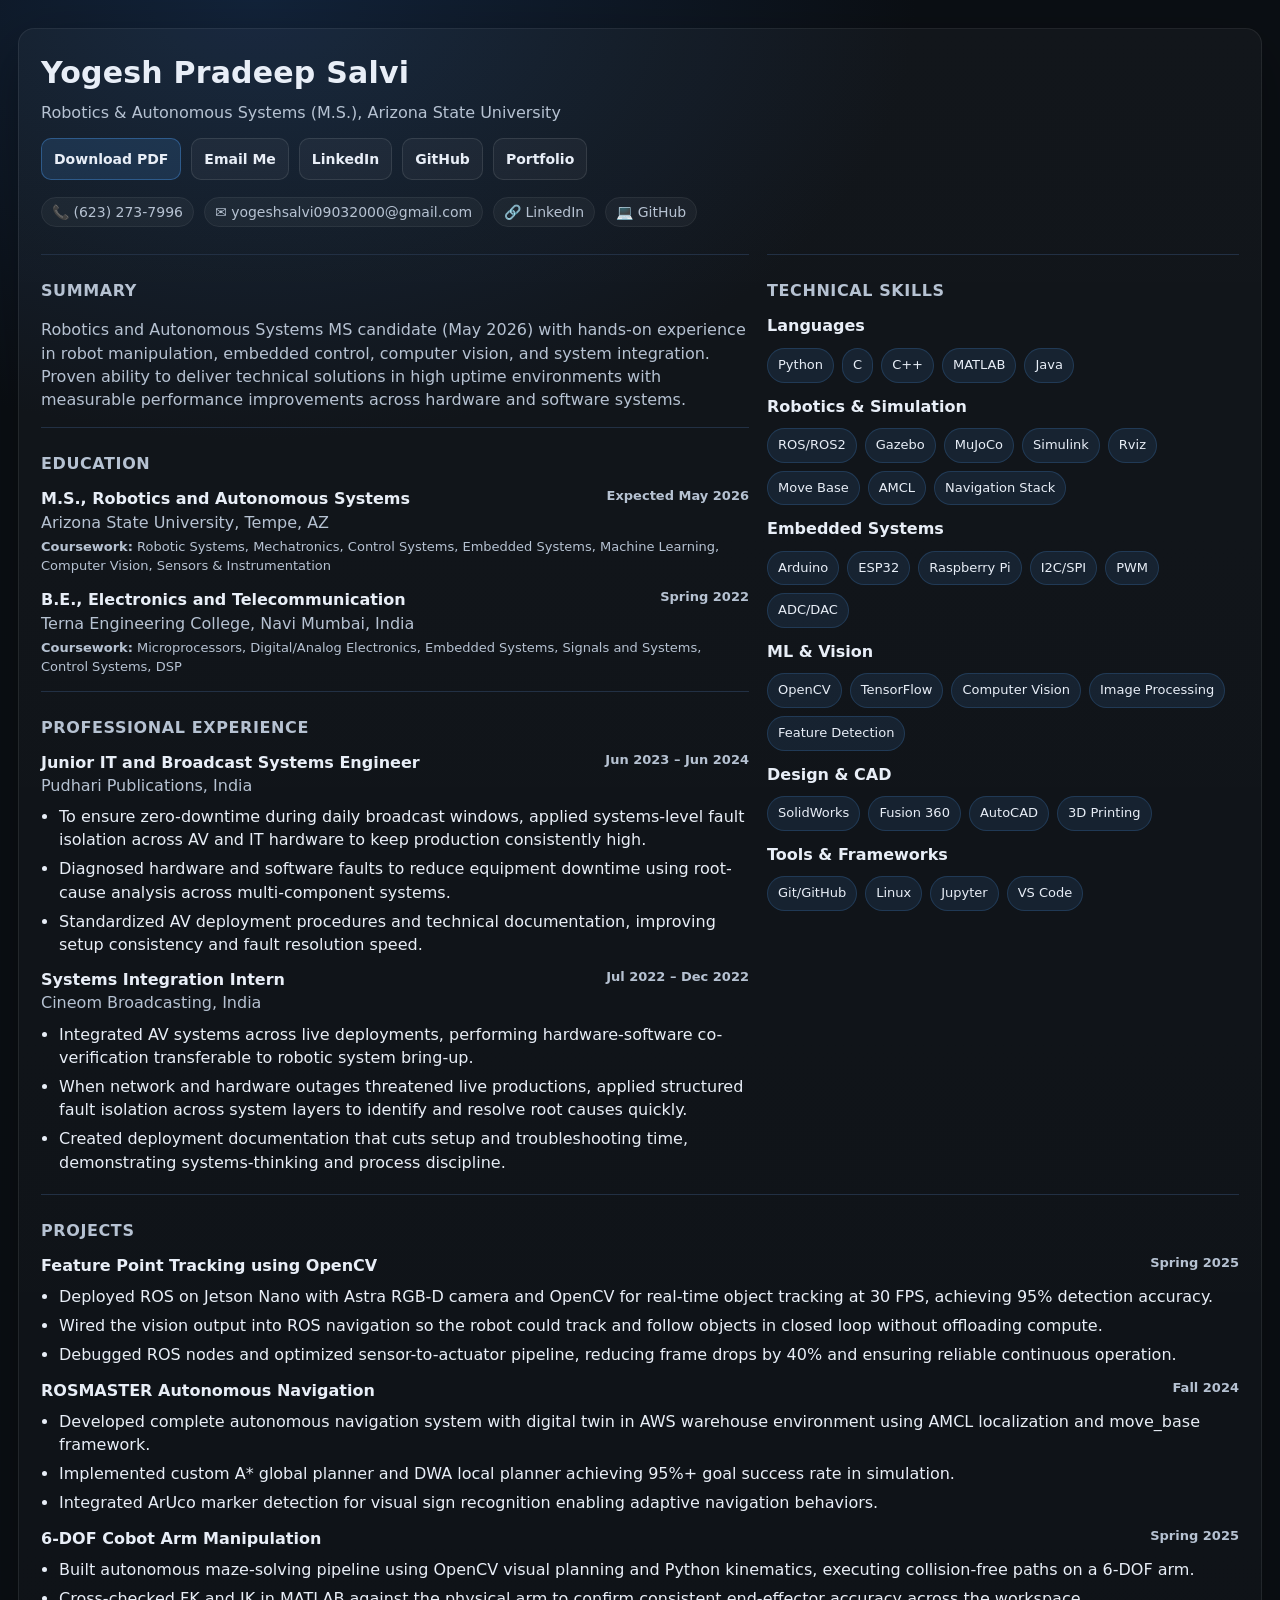
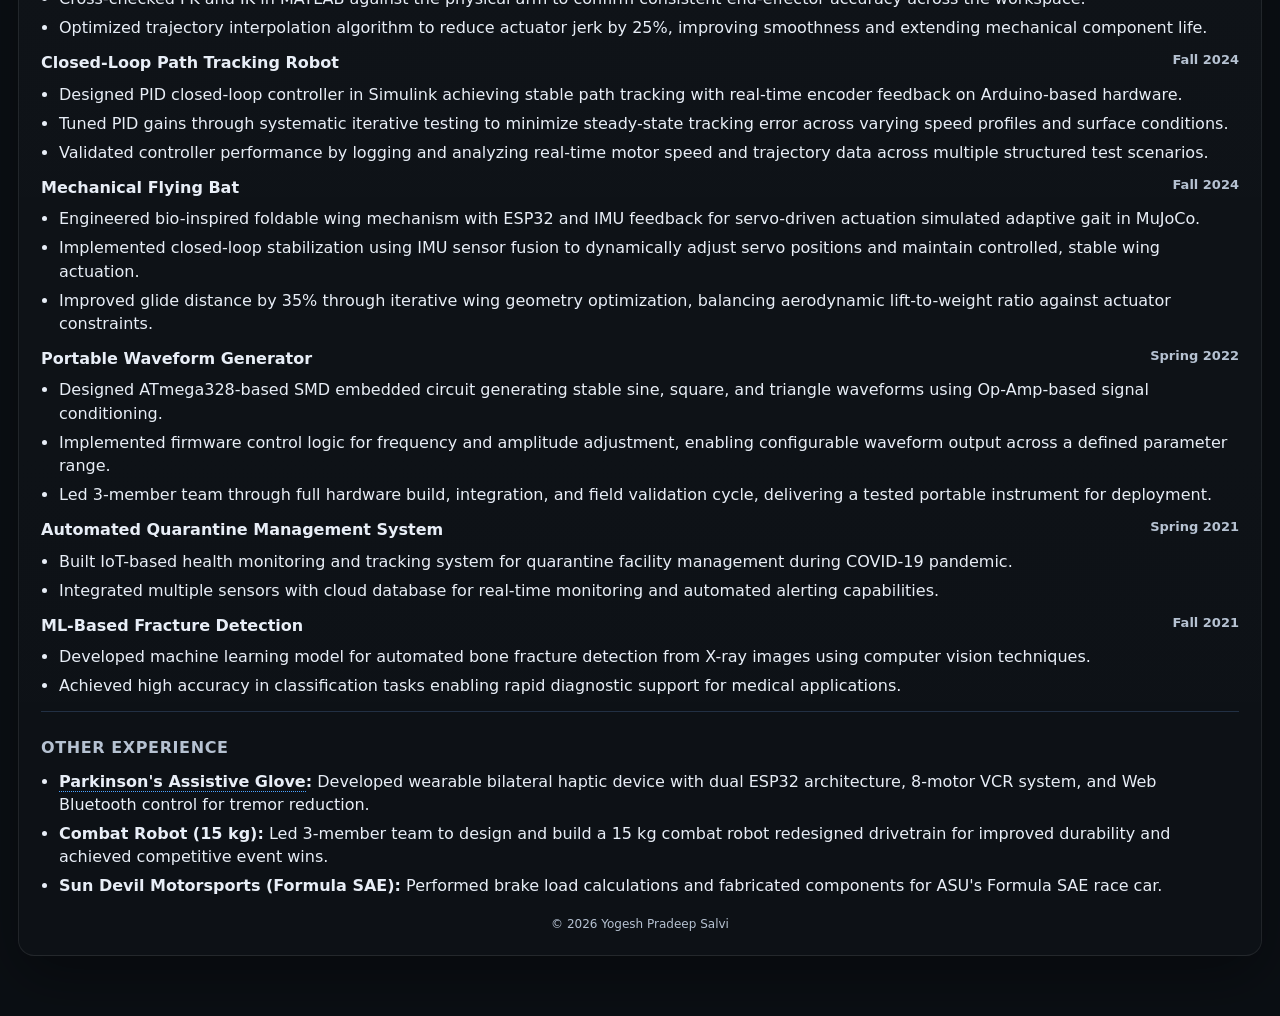
==== resume.html @ 40e16ab3 "Initial commit of portfolio website" ====
<!DOCTYPE html>
<html lang="en">
<head>
  <meta charset="UTF-8" />
  <meta name="viewport" content="width=device-width, initial-scale=1.0" />
  <title>Yogesh Pradeep Salvi | Resume</title>
  <meta name="description" content="Resume of Yogesh Pradeep Salvi - Robotics and Autonomous Systems (ASU)" />
  <style>
    :root{
      --bg:#0b0f14;
      --card:#111824;
      --text:#e8eef7;
      --muted:#b6c2d2;
      --accent:#4da3ff;
      --rule:#223044;
      --chip:#162235;
    }
    *{box-sizing:border-box}
    body{
      margin:0;
      font-family: ui-sans-serif, system-ui, -apple-system, Segoe UI, Roboto, Arial, "Helvetica Neue", Helvetica, sans-serif;
      background: radial-gradient(1200px 800px at 20% 0%, #12233a 0%, var(--bg) 55%);
      color:var(--text);
      line-height:1.45;
    }
    a{color:var(--accent); text-decoration:none}
    a:hover{text-decoration:underline}
    .wrap{
      max-width: 1300px;
      margin: 0 auto;
      padding: 28px 18px 60px;
    }
    .card{
      background: linear-gradient(180deg, rgba(255,255,255,0.03), rgba(255,255,255,0.01));
      border: 1px solid rgba(255,255,255,0.08);
      border-radius: 16px;
      padding: 22px;
      box-shadow: 0 20px 60px rgba(0,0,0,0.35);
    }
    header{
      display:flex;
      gap:16px;
      align-items:flex-start;
      justify-content:space-between;
      flex-wrap:wrap;
    }
    .name{
      font-size: 30px;
      font-weight: 800;
      letter-spacing: 0.2px;
      margin: 0 0 6px;
    }
    .subtitle{
      margin:0;
      color: var(--muted);
      font-weight: 500;
    }
    .contact{
      display:flex;
      gap:10px;
      flex-wrap:wrap;
      justify-content:flex-end;
      align-items:center;
      color: var(--muted);
      font-size: 14px;
      margin-top: 6px;
    }
    .contact a{
      color: inherit;
      text-decoration: none;
    }
    .contact a:hover span{
      background: rgba(77,163,255,0.15);
      border-color: rgba(77,163,255,0.25);
    }
    .contact span{
      background: rgba(255,255,255,0.04);
      border: 1px solid rgba(255,255,255,0.06);
      padding: 6px 10px;
      border-radius: 999px;
      transition: all 0.2s ease;
    }
    .grid{
      display:grid;
      grid-template-columns: 1.2fr 0.8fr;
      gap: 18px;
      margin-top: 18px;
    }
    @media (max-width: 900px){
      .grid{grid-template-columns: 1fr}
      .contact{justify-content:flex-start}
    }
    h2{
      font-size: 16px;
      letter-spacing: 0.6px;
      text-transform: uppercase;
      color: var(--muted);
      margin: 18px 0 10px;
    }
    .section{
      padding-top: 6px;
      border-top: 1px solid var(--rule);
      margin-top: 14px;
    }
    .item{
      margin: 12px 0 0;
    }
    .item-title{
      display:flex;
      justify-content:space-between;
      gap: 10px;
      flex-wrap:wrap;
      font-weight: 700;
      font-size: 16px;
    }
    .item-title a{
      color: var(--text);
      font-weight: 700;
    }
    .item-title a:hover{
      color: var(--accent);
    }
    .item-meta{
      color: var(--muted);
      font-weight: 600;
      font-size: 13px;
    }
    ul{
      margin: 8px 0 0 18px;
      padding: 0;
      color: var(--text);
    }
    li{margin: 6px 0}
    .chips{
      display:flex;
      flex-wrap:wrap;
      gap:8px;
      margin-top: 10px;
    }
    .chip{
      background: rgba(77,163,255,0.10);
      border: 1px solid rgba(77,163,255,0.18);
      color: var(--text);
      padding: 7px 10px;
      border-radius: 999px;
      font-size: 13px;
      white-space:nowrap;
    }
    .muted{color:var(--muted)}
    .btns{
      display:flex;
      flex-wrap:wrap;
      gap:10px;
      margin-top: 14px;
    }
    .btn{
      display:inline-block;
      padding: 10px 12px;
      border-radius: 10px;
      border: 1px solid rgba(255,255,255,0.10);
      background: rgba(255,255,255,0.04);
      color: var(--text);
      font-weight: 700;
      font-size: 14px;
    }
    .btn:hover{background: rgba(255,255,255,0.07)}
    .btn.primary{
      border-color: rgba(77,163,255,0.35);
      background: rgba(77,163,255,0.14);
    }
    footer{
      margin-top: 18px;
      color: var(--muted);
      font-size: 12px;
      text-align:center;
    }
    @media print{
      body{background:#fff;color:#000}
      .card{box-shadow:none;border:1px solid #ddd;background:#fff}
      a{color:#000;text-decoration:none}
      .chip{border:1px solid #bbb;background:#f4f4f4;color:#000}
      .btns{display:none}
      .contact span{border:1px solid #ddd;background:#fff;color:#000}
      .section{border-top:1px solid #ddd}
    }
  </style>
</head>
<body>
  <main class="wrap">
    <section class="card">
      <header>
        <div>
          <h1 class="name">Yogesh Pradeep Salvi</h1>
          <p class="subtitle">Robotics & Autonomous Systems (M.S.), Arizona State University</p>
          <div class="btns">
            <a class="btn primary" href="./YOGESH_SALVI_RESUME.pdf" target="_blank" rel="noopener">Download PDF</a>
            <a class="btn" href="mailto:yogeshsalvi09032000@gmail.com">Email Me</a>
            <a class="btn" href="https://www.linkedin.com/in/yogesh-salvi-robotics" target="_blank" rel="noopener">LinkedIn</a>
            <a class="btn" href="https://github.com/yogeshsalvi09032000" target="_blank" rel="noopener">GitHub</a>
            <a class="btn" href="index.html">Portfolio</a>
          </div>
        </div>
        <div class="contact">
          <a href="tel:+16232737996"><span>📞 (623) 273-7996</span></a>
          <a href="mailto:yogeshsalvi09032000@gmail.com"><span>✉️ yogeshsalvi09032000@gmail.com</span></a>
          <a href="https://www.linkedin.com/in/yogesh-salvi-robotics" target="_blank" rel="noopener"><span>🔗 LinkedIn</span></a>
          <a href="https://github.com/yogeshsalvi09032000" target="_blank" rel="noopener"><span>💻 GitHub</span></a>
        </div>
      </header>

      <div class="grid">
        <!-- LEFT COLUMN -->
        <div>
          <section class="section">
            <h2>Summary</h2>
            <p class="muted">
              Robotics and Autonomous Systems MS candidate (May 2026) with hands-on experience in robot manipulation, embedded control, 
              computer vision, and system integration. Proven ability to deliver technical solutions in high uptime environments with 
              measurable performance improvements across hardware and software systems.
            </p>
          </section>

          <section class="section">
            <h2>Education</h2>

            <div class="item">
              <div class="item-title">
                <div>M.S., Robotics and Autonomous Systems</div>
                <div class="item-meta">Expected May 2026</div>
              </div>
              <div class="muted">Arizona State University, Tempe, AZ</div>
              <p class="muted" style="font-size: 13px; margin-top: 4px;">
                <strong>Coursework:</strong> Robotic Systems, Mechatronics, Control Systems, Embedded Systems, Machine Learning, Computer Vision, Sensors & Instrumentation
              </p>
            </div>

            <div class="item">
              <div class="item-title">
                <div>B.E., Electronics and Telecommunication</div>
                <div class="item-meta">Spring 2022</div>
              </div>
              <div class="muted">Terna Engineering College, Navi Mumbai, India</div>
              <p class="muted" style="font-size: 13px; margin-top: 4px;">
                <strong>Coursework:</strong> Microprocessors, Digital/Analog Electronics, Embedded Systems, Signals and Systems, Control Systems, DSP
              </p>
            </div>
          </section>

          <section class="section">
            <h2>Professional Experience</h2>

            <div class="item">
              <div class="item-title">
                <div>Junior IT and Broadcast Systems Engineer</div>
                <div class="item-meta">Jun 2023 – Jun 2024</div>
              </div>
              <div class="muted">Pudhari Publications, India</div>
              <ul>
                <li>To ensure zero-downtime during daily broadcast windows, applied systems-level fault isolation across AV and IT hardware to keep production consistently high.</li>
                <li>Diagnosed hardware and software faults to reduce equipment downtime using root-cause analysis across multi-component systems.</li>
                <li>Standardized AV deployment procedures and technical documentation, improving setup consistency and fault resolution speed.</li>
              </ul>
            </div>

            <div class="item">
              <div class="item-title">
                <div>Systems Integration Intern</div>
                <div class="item-meta">Jul 2022 – Dec 2022</div>
              </div>
              <div class="muted">Cineom Broadcasting, India</div>
              <ul>
                <li>Integrated AV systems across live deployments, performing hardware-software co-verification transferable to robotic system bring-up.</li>
                <li>When network and hardware outages threatened live productions, applied structured fault isolation across system layers to identify and resolve root causes quickly.</li>
                <li>Created deployment documentation that cuts setup and troubleshooting time, demonstrating systems-thinking and process discipline.</li>
              </ul>
            </div>
          </section>
        </div>

        <!-- RIGHT COLUMN -->
        <aside>
          <section class="section">
            <h2>Technical Skills</h2>

            <div class="item">
              <div class="item-title"><div>Languages</div></div>
              <div class="chips">
                <span class="chip">Python</span><span class="chip">C</span><span class="chip">C++</span><span class="chip">MATLAB</span><span class="chip">Java</span>
              </div>
            </div>

            <div class="item">
              <div class="item-title"><div>Robotics & Simulation</div></div>
              <div class="chips">
                <span class="chip">ROS/ROS2</span><span class="chip">Gazebo</span><span class="chip">MuJoCo</span>
                <span class="chip">Simulink</span><span class="chip">Rviz</span><span class="chip">Move Base</span>
                <span class="chip">AMCL</span><span class="chip">Navigation Stack</span>
              </div>
            </div>

            <div class="item">
              <div class="item-title"><div>Embedded Systems</div></div>
              <div class="chips">
                <span class="chip">Arduino</span><span class="chip">ESP32</span><span class="chip">Raspberry Pi</span>
                <span class="chip">I2C/SPI</span><span class="chip">PWM</span><span class="chip">ADC/DAC</span>
              </div>
            </div>

            <div class="item">
              <div class="item-title"><div>ML & Vision</div></div>
              <div class="chips">
                <span class="chip">OpenCV</span><span class="chip">TensorFlow</span>
                <span class="chip">Computer Vision</span><span class="chip">Image Processing</span>
                <span class="chip">Feature Detection</span>
              </div>
            </div>

            <div class="item">
              <div class="item-title"><div>Design & CAD</div></div>
              <div class="chips">
                <span class="chip">SolidWorks</span><span class="chip">Fusion 360</span>
                <span class="chip">AutoCAD</span><span class="chip">3D Printing</span>
              </div>
            </div>

            <div class="item">
              <div class="item-title"><div>Tools & Frameworks</div></div>
              <div class="chips">
                <span class="chip">Git/GitHub</span><span class="chip">Linux</span>
                <span class="chip">Jupyter</span><span class="chip">VS Code</span>
              </div>
            </div>
          </section>
        </aside>
      </div>

      <section class="section">
        <h2>Projects</h2>

        <div class="item">
          <div class="item-title">
            <div><a href="projects/systems-engineering.html">Feature Point Tracking using OpenCV</a></div>
            <div class="item-meta">Spring 2025</div>
          </div>
          <ul>
            <li>Deployed ROS on Jetson Nano with Astra RGB-D camera and OpenCV for real-time object tracking at 30 FPS, achieving 95% detection accuracy.</li>
            <li>Wired the vision output into ROS navigation so the robot could track and follow objects in closed loop without offloading compute.</li>
            <li>Debugged ROS nodes and optimized sensor-to-actuator pipeline, reducing frame drops by 40% and ensuring reliable continuous operation.</li>
          </ul>
        </div>

        <div class="item">
          <div class="item-title">
            <div><a href="projects/rosmaster-navigation.html">ROSMASTER Autonomous Navigation</a></div>
            <div class="item-meta">Fall 2024</div>
          </div>
          <ul>
            <li>Developed complete autonomous navigation system with digital twin in AWS warehouse environment using AMCL localization and move_base framework.</li>
            <li>Implemented custom A* global planner and DWA local planner achieving 95%+ goal success rate in simulation.</li>
            <li>Integrated ArUco marker detection for visual sign recognition enabling adaptive navigation behaviors.</li>
          </ul>
        </div>

        <div class="item">
          <div class="item-title">
            <div><a href="projects/cobot-manipulation.html">6-DOF Cobot Arm Manipulation</a></div>
            <div class="item-meta">Spring 2025</div>
          </div>
          <ul>
            <li>Built autonomous maze-solving pipeline using OpenCV visual planning and Python kinematics, executing collision-free paths on a 6-DOF arm.</li>
            <li>Cross-checked FK and IK in MATLAB against the physical arm to confirm consistent end-effector accuracy across the workspace.</li>
            <li>Optimized trajectory interpolation algorithm to reduce actuator jerk by 25%, improving smoothness and extending mechanical component life.</li>
          </ul>
        </div>

        <div class="item">
          <div class="item-title">
            <div><a href="projects/line-follower.html">Closed-Loop Path Tracking Robot</a></div>
            <div class="item-meta">Fall 2024</div>
          </div>
          <ul>
            <li>Designed PID closed-loop controller in Simulink achieving stable path tracking with real-time encoder feedback on Arduino-based hardware.</li>
            <li>Tuned PID gains through systematic iterative testing to minimize steady-state tracking error across varying speed profiles and surface conditions.</li>
            <li>Validated controller performance by logging and analyzing real-time motor speed and trajectory data across multiple structured test scenarios.</li>
          </ul>
        </div>

        <div class="item">
          <div class="item-title">
            <div><a href="projects/flying-bat.html">Mechanical Flying Bat</a></div>
            <div class="item-meta">Fall 2024</div>
          </div>
          <ul>
            <li>Engineered bio-inspired foldable wing mechanism with ESP32 and IMU feedback for servo-driven actuation simulated adaptive gait in MuJoCo.</li>
            <li>Implemented closed-loop stabilization using IMU sensor fusion to dynamically adjust servo positions and maintain controlled, stable wing actuation.</li>
            <li>Improved glide distance by 35% through iterative wing geometry optimization, balancing aerodynamic lift-to-weight ratio against actuator constraints.</li>
          </ul>
        </div>

        <div class="item">
          <div class="item-title">
            <div><a href="projects/waveform-generator.html">Portable Waveform Generator</a></div>
            <div class="item-meta">Spring 2022</div>
          </div>
          <ul>
            <li>Designed ATmega328-based SMD embedded circuit generating stable sine, square, and triangle waveforms using Op-Amp-based signal conditioning.</li>
            <li>Implemented firmware control logic for frequency and amplitude adjustment, enabling configurable waveform output across a defined parameter range.</li>
            <li>Led 3-member team through full hardware build, integration, and field validation cycle, delivering a tested portable instrument for deployment.</li>
          </ul>
        </div>

        <div class="item">
          <div class="item-title">
            <div><a href="projects/quarantine-system.html">Automated Quarantine Management System</a></div>
            <div class="item-meta">Spring 2021</div>
          </div>
          <ul>
            <li>Built IoT-based health monitoring and tracking system for quarantine facility management during COVID-19 pandemic.</li>
            <li>Integrated multiple sensors with cloud database for real-time monitoring and automated alerting capabilities.</li>
          </ul>
        </div>

        <div class="item">
          <div class="item-title">
            <div><a href="projects/ml-fracture.html">ML-Based Fracture Detection</a></div>
            <div class="item-meta">Fall 2021</div>
          </div>
          <ul>
            <li>Developed machine learning model for automated bone fracture detection from X-ray images using computer vision techniques.</li>
            <li>Achieved high accuracy in classification tasks enabling rapid diagnostic support for medical applications.</li>
          </ul>
        </div>
      </section>

      <section class="section">
        <h2>Other Experience</h2>
        <ul>
          <li><strong><a href="projects/parkinsons-glove.html" style="color: var(--text); border-bottom: 1px dotted var(--accent);">Parkinson's Assistive Glove</a>:</strong> Developed wearable bilateral haptic device with dual ESP32 architecture, 8-motor VCR system, and Web Bluetooth control for tremor reduction.</li>
          <li><strong>Combat Robot (15 kg):</strong> Led 3-member team to design and build a 15 kg combat robot redesigned drivetrain for improved durability and achieved competitive event wins.</li>
          <li><strong>Sun Devil Motorsports (Formula SAE):</strong> Performed brake load calculations and fabricated components for ASU's Formula SAE race car.</li>
        </ul>
      </section>

      <footer>
        © <span id="year"></span> Yogesh Pradeep Salvi
      </footer>
    </section>
  </main>

  <script>
    document.getElementById("year").textContent = new Date().getFullYear();
  </script>
</body>
</html>
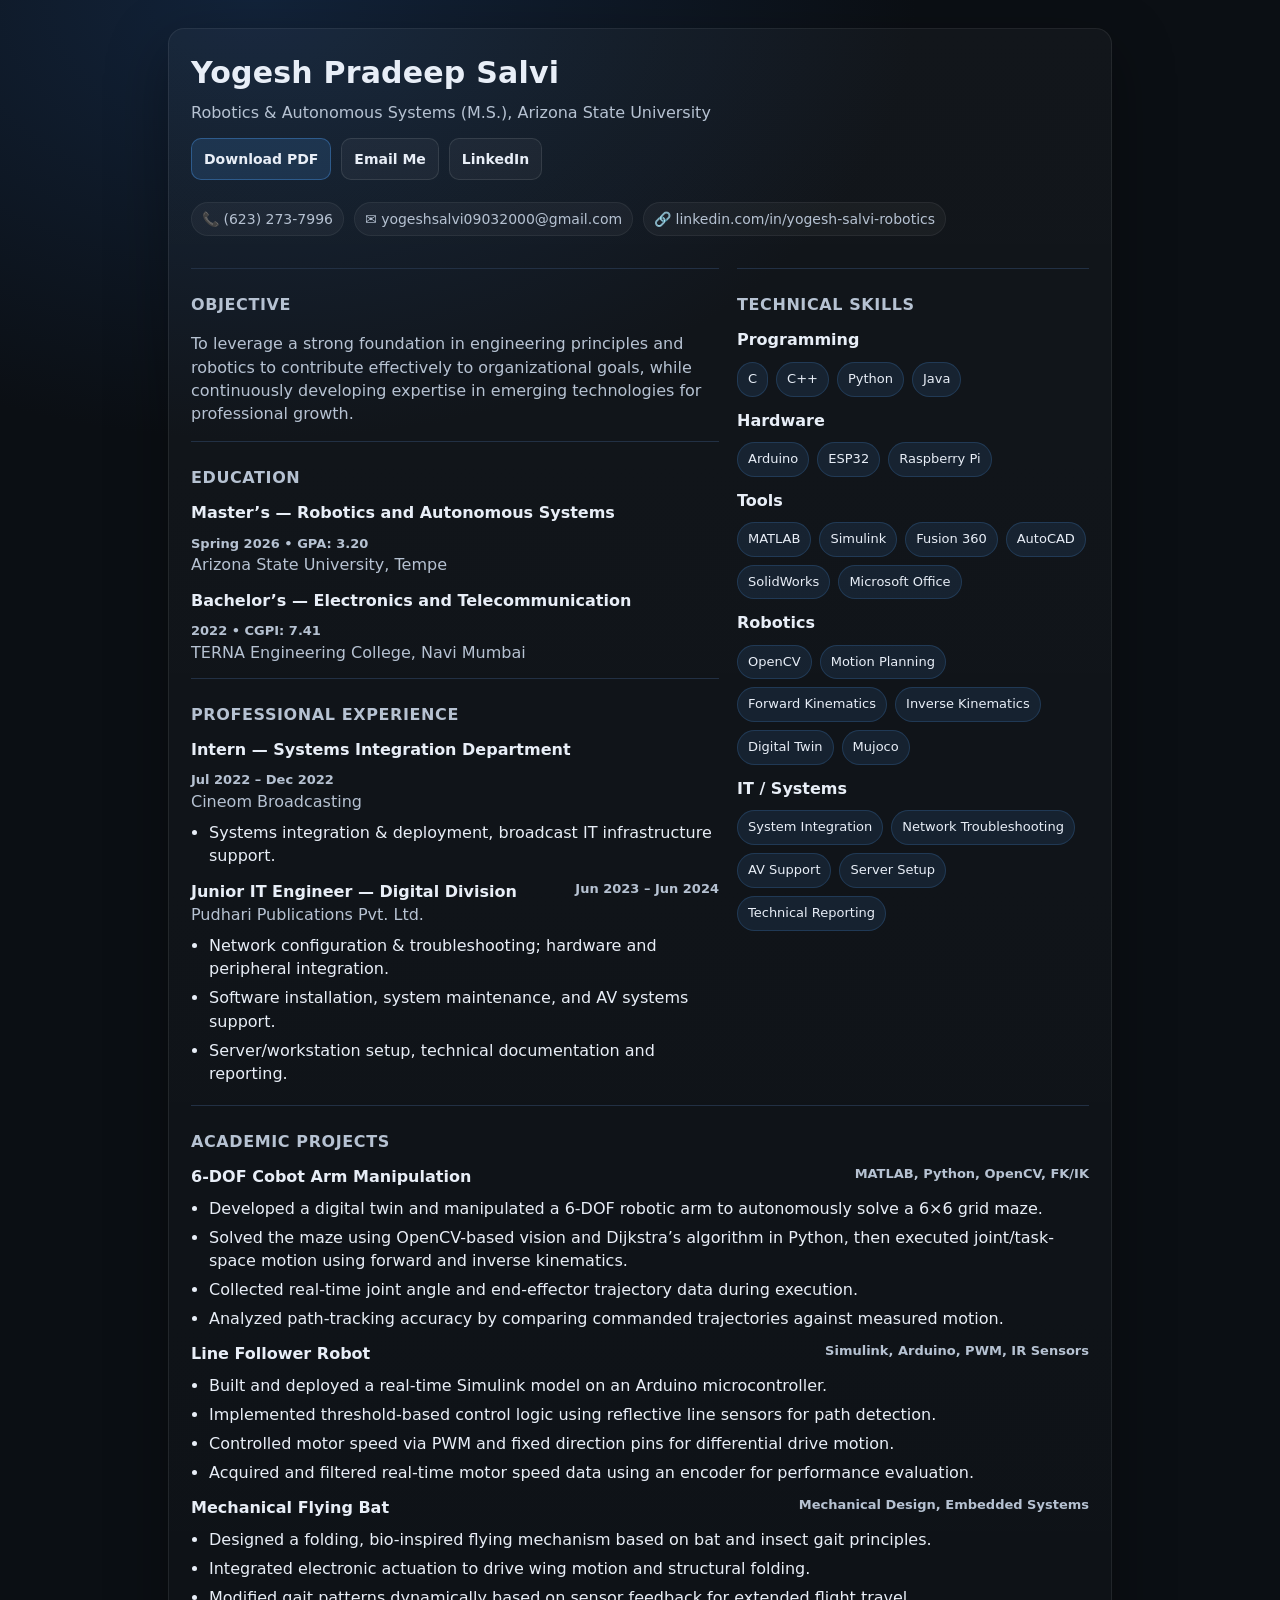
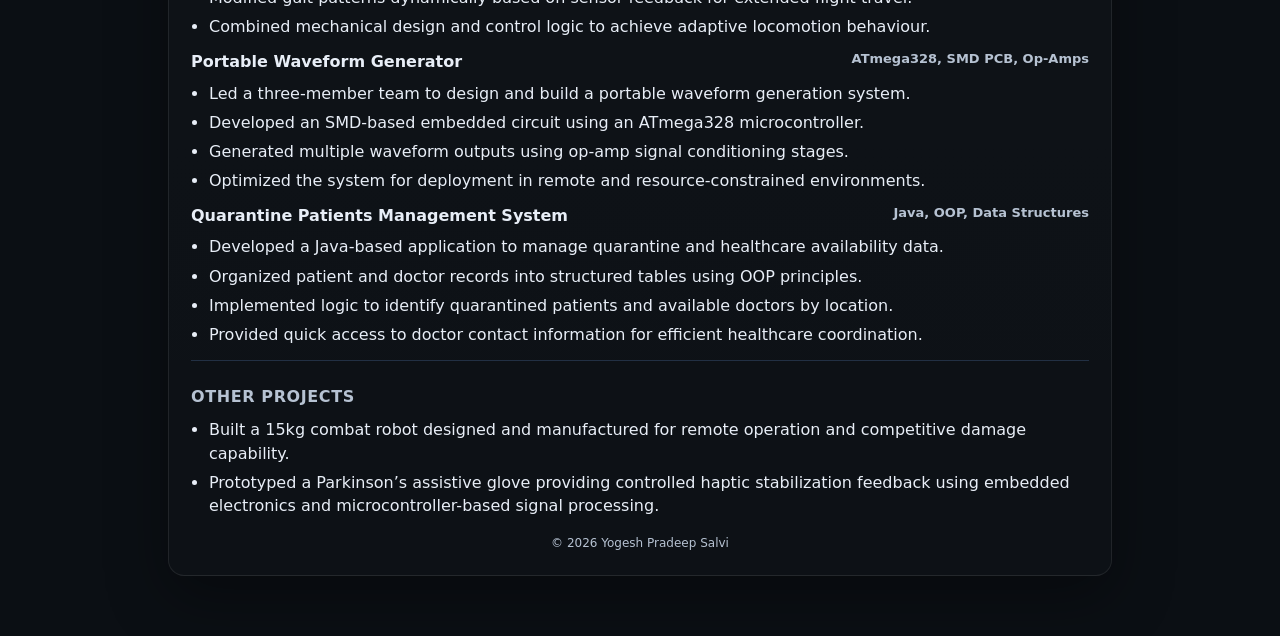
==== commit 378eba86: "Update portfolio files on top of origin/main" ====
--- a/resume.html
+++ b/resume.html
@@ -26,7 +26,7 @@
     a{color:var(--accent); text-decoration:none}
     a:hover{text-decoration:underline}
     .wrap{
-      max-width: 1300px;
+      max-width: 980px;
       margin: 0 auto;
       padding: 28px 18px 60px;
     }
@@ -65,20 +65,11 @@
       font-size: 14px;
       margin-top: 6px;
     }
-    .contact a{
-      color: inherit;
-      text-decoration: none;
-    }
-    .contact a:hover span{
-      background: rgba(77,163,255,0.15);
-      border-color: rgba(77,163,255,0.25);
-    }
     .contact span{
       background: rgba(255,255,255,0.04);
       border: 1px solid rgba(255,255,255,0.06);
       padding: 6px 10px;
       border-radius: 999px;
-      transition: all 0.2s ease;
     }
     .grid{
       display:grid;
@@ -111,14 +102,6 @@
       gap: 10px;
       flex-wrap:wrap;
       font-weight: 700;
-      font-size: 16px;
-    }
-    .item-title a{
-      color: var(--text);
-      font-weight: 700;
-    }
-    .item-title a:hover{
-      color: var(--accent);
     }
     .item-meta{
       color: var(--muted);
@@ -193,18 +176,16 @@
           <h1 class="name">Yogesh Pradeep Salvi</h1>
           <p class="subtitle">Robotics & Autonomous Systems (M.S.), Arizona State University</p>
           <div class="btns">
+            <!-- Put your actual PDF filename in the same folder as this HTML -->
             <a class="btn primary" href="./YOGESH_SALVI_RESUME.pdf" target="_blank" rel="noopener">Download PDF</a>
             <a class="btn" href="mailto:yogeshsalvi09032000@gmail.com">Email Me</a>
             <a class="btn" href="https://www.linkedin.com/in/yogesh-salvi-robotics" target="_blank" rel="noopener">LinkedIn</a>
-            <a class="btn" href="https://github.com/yogeshsalvi09032000" target="_blank" rel="noopener">GitHub</a>
-            <a class="btn" href="index.html">Portfolio</a>
           </div>
         </div>
         <div class="contact">
-          <a href="tel:+16232737996"><span>📞 (623) 273-7996</span></a>
-          <a href="mailto:yogeshsalvi09032000@gmail.com"><span>✉️ yogeshsalvi09032000@gmail.com</span></a>
-          <a href="https://www.linkedin.com/in/yogesh-salvi-robotics" target="_blank" rel="noopener"><span>🔗 LinkedIn</span></a>
-          <a href="https://github.com/yogeshsalvi09032000" target="_blank" rel="noopener"><span>💻 GitHub</span></a>
+          <span>📞 (623) 273-7996</span>
+          <span>✉️ yogeshsalvi09032000@gmail.com</span>
+          <span>🔗 linkedin.com/in/yogesh-salvi-robotics</span>
         </div>
       </header>
 
@@ -212,11 +193,10 @@
         <!-- LEFT COLUMN -->
         <div>
           <section class="section">
-            <h2>Summary</h2>
+            <h2>Objective</h2>
             <p class="muted">
-              Robotics and Autonomous Systems MS candidate (May 2026) with hands-on experience in robot manipulation, embedded control, 
-              computer vision, and system integration. Proven ability to deliver technical solutions in high uptime environments with 
-              measurable performance improvements across hardware and software systems.
+              To leverage a strong foundation in engineering principles and robotics to contribute effectively to organizational goals,
+              while continuously developing expertise in emerging technologies for professional growth.
             </p>
           </section>
 
@@ -225,24 +205,18 @@
 
             <div class="item">
               <div class="item-title">
-                <div>M.S., Robotics and Autonomous Systems</div>
-                <div class="item-meta">Expected May 2026</div>
-              </div>
-              <div class="muted">Arizona State University, Tempe, AZ</div>
-              <p class="muted" style="font-size: 13px; margin-top: 4px;">
-                <strong>Coursework:</strong> Robotic Systems, Mechatronics, Control Systems, Embedded Systems, Machine Learning, Computer Vision, Sensors & Instrumentation
-              </p>
-            </div>
-
-            <div class="item">
-              <div class="item-title">
-                <div>B.E., Electronics and Telecommunication</div>
-                <div class="item-meta">Spring 2022</div>
-              </div>
-              <div class="muted">Terna Engineering College, Navi Mumbai, India</div>
-              <p class="muted" style="font-size: 13px; margin-top: 4px;">
-                <strong>Coursework:</strong> Microprocessors, Digital/Analog Electronics, Embedded Systems, Signals and Systems, Control Systems, DSP
-              </p>
+                <div>Master’s — Robotics and Autonomous Systems</div>
+                <div class="item-meta">Spring 2026 • GPA: 3.20</div>
+              </div>
+              <div class="muted">Arizona State University, Tempe</div>
+            </div>
+
+            <div class="item">
+              <div class="item-title">
+                <div>Bachelor’s — Electronics and Telecommunication</div>
+                <div class="item-meta">2022 • CGPI: 7.41</div>
+              </div>
+              <div class="muted">TERNA Engineering College, Navi Mumbai</div>
             </div>
           </section>
 
@@ -251,27 +225,25 @@
 
             <div class="item">
               <div class="item-title">
-                <div>Junior IT and Broadcast Systems Engineer</div>
+                <div>Intern — Systems Integration Department</div>
+                <div class="item-meta">Jul 2022 – Dec 2022</div>
+              </div>
+              <div class="muted">Cineom Broadcasting</div>
+              <ul>
+                <li>Systems integration & deployment, broadcast IT infrastructure support.</li>
+              </ul>
+            </div>
+
+            <div class="item">
+              <div class="item-title">
+                <div>Junior IT Engineer — Digital Division</div>
                 <div class="item-meta">Jun 2023 – Jun 2024</div>
               </div>
-              <div class="muted">Pudhari Publications, India</div>
-              <ul>
-                <li>To ensure zero-downtime during daily broadcast windows, applied systems-level fault isolation across AV and IT hardware to keep production consistently high.</li>
-                <li>Diagnosed hardware and software faults to reduce equipment downtime using root-cause analysis across multi-component systems.</li>
-                <li>Standardized AV deployment procedures and technical documentation, improving setup consistency and fault resolution speed.</li>
-              </ul>
-            </div>
-
-            <div class="item">
-              <div class="item-title">
-                <div>Systems Integration Intern</div>
-                <div class="item-meta">Jul 2022 – Dec 2022</div>
-              </div>
-              <div class="muted">Cineom Broadcasting, India</div>
-              <ul>
-                <li>Integrated AV systems across live deployments, performing hardware-software co-verification transferable to robotic system bring-up.</li>
-                <li>When network and hardware outages threatened live productions, applied structured fault isolation across system layers to identify and resolve root causes quickly.</li>
-                <li>Created deployment documentation that cuts setup and troubleshooting time, demonstrating systems-thinking and process discipline.</li>
+              <div class="muted">Pudhari Publications Pvt. Ltd.</div>
+              <ul>
+                <li>Network configuration & troubleshooting; hardware and peripheral integration.</li>
+                <li>Software installation, system maintenance, and AV systems support.</li>
+                <li>Server/workstation setup, technical documentation and reporting.</li>
               </ul>
             </div>
           </section>
@@ -283,163 +255,124 @@
             <h2>Technical Skills</h2>
 
             <div class="item">
-              <div class="item-title"><div>Languages</div></div>
-              <div class="chips">
-                <span class="chip">Python</span><span class="chip">C</span><span class="chip">C++</span><span class="chip">MATLAB</span><span class="chip">Java</span>
-              </div>
-            </div>
-
-            <div class="item">
-              <div class="item-title"><div>Robotics & Simulation</div></div>
-              <div class="chips">
-                <span class="chip">ROS/ROS2</span><span class="chip">Gazebo</span><span class="chip">MuJoCo</span>
-                <span class="chip">Simulink</span><span class="chip">Rviz</span><span class="chip">Move Base</span>
-                <span class="chip">AMCL</span><span class="chip">Navigation Stack</span>
-              </div>
-            </div>
-
-            <div class="item">
-              <div class="item-title"><div>Embedded Systems</div></div>
+              <div class="item-title"><div>Programming</div></div>
+              <div class="chips">
+                <span class="chip">C</span><span class="chip">C++</span><span class="chip">Python</span><span class="chip">Java</span>
+              </div>
+            </div>
+
+            <div class="item">
+              <div class="item-title"><div>Hardware</div></div>
               <div class="chips">
                 <span class="chip">Arduino</span><span class="chip">ESP32</span><span class="chip">Raspberry Pi</span>
-                <span class="chip">I2C/SPI</span><span class="chip">PWM</span><span class="chip">ADC/DAC</span>
-              </div>
-            </div>
-
-            <div class="item">
-              <div class="item-title"><div>ML & Vision</div></div>
-              <div class="chips">
-                <span class="chip">OpenCV</span><span class="chip">TensorFlow</span>
-                <span class="chip">Computer Vision</span><span class="chip">Image Processing</span>
-                <span class="chip">Feature Detection</span>
-              </div>
-            </div>
-
-            <div class="item">
-              <div class="item-title"><div>Design & CAD</div></div>
-              <div class="chips">
-                <span class="chip">SolidWorks</span><span class="chip">Fusion 360</span>
-                <span class="chip">AutoCAD</span><span class="chip">3D Printing</span>
-              </div>
-            </div>
-
-            <div class="item">
-              <div class="item-title"><div>Tools & Frameworks</div></div>
-              <div class="chips">
-                <span class="chip">Git/GitHub</span><span class="chip">Linux</span>
-                <span class="chip">Jupyter</span><span class="chip">VS Code</span>
+              </div>
+            </div>
+
+            <div class="item">
+              <div class="item-title"><div>Tools</div></div>
+              <div class="chips">
+                <span class="chip">MATLAB</span><span class="chip">Simulink</span><span class="chip">Fusion 360</span>
+                <span class="chip">AutoCAD</span><span class="chip">SolidWorks</span><span class="chip">Microsoft Office</span>
+              </div>
+            </div>
+
+            <div class="item">
+              <div class="item-title"><div>Robotics</div></div>
+              <div class="chips">
+                <span class="chip">OpenCV</span><span class="chip">Motion Planning</span>
+                <span class="chip">Forward Kinematics</span><span class="chip">Inverse Kinematics</span>
+                <span class="chip">Digital Twin</span><span class="chip">Mujoco</span>
+              </div>
+            </div>
+
+            <div class="item">
+              <div class="item-title"><div>IT / Systems</div></div>
+              <div class="chips">
+                <span class="chip">System Integration</span><span class="chip">Network Troubleshooting</span>
+                <span class="chip">AV Support</span><span class="chip">Server Setup</span>
+                <span class="chip">Technical Reporting</span>
               </div>
             </div>
           </section>
         </aside>
       </div>
 
-      <section class="section">
-        <h2>Projects</h2>
-
-        <div class="item">
-          <div class="item-title">
-            <div><a href="projects/systems-engineering.html">Feature Point Tracking using OpenCV</a></div>
-            <div class="item-meta">Spring 2025</div>
-          </div>
-          <ul>
-            <li>Deployed ROS on Jetson Nano with Astra RGB-D camera and OpenCV for real-time object tracking at 30 FPS, achieving 95% detection accuracy.</li>
-            <li>Wired the vision output into ROS navigation so the robot could track and follow objects in closed loop without offloading compute.</li>
-            <li>Debugged ROS nodes and optimized sensor-to-actuator pipeline, reducing frame drops by 40% and ensuring reliable continuous operation.</li>
-          </ul>
-        </div>
-
-        <div class="item">
-          <div class="item-title">
-            <div><a href="projects/rosmaster-navigation.html">ROSMASTER Autonomous Navigation</a></div>
-            <div class="item-meta">Fall 2024</div>
-          </div>
-          <ul>
-            <li>Developed complete autonomous navigation system with digital twin in AWS warehouse environment using AMCL localization and move_base framework.</li>
-            <li>Implemented custom A* global planner and DWA local planner achieving 95%+ goal success rate in simulation.</li>
-            <li>Integrated ArUco marker detection for visual sign recognition enabling adaptive navigation behaviors.</li>
-          </ul>
-        </div>
-
-        <div class="item">
-          <div class="item-title">
-            <div><a href="projects/cobot-manipulation.html">6-DOF Cobot Arm Manipulation</a></div>
-            <div class="item-meta">Spring 2025</div>
-          </div>
-          <ul>
-            <li>Built autonomous maze-solving pipeline using OpenCV visual planning and Python kinematics, executing collision-free paths on a 6-DOF arm.</li>
-            <li>Cross-checked FK and IK in MATLAB against the physical arm to confirm consistent end-effector accuracy across the workspace.</li>
-            <li>Optimized trajectory interpolation algorithm to reduce actuator jerk by 25%, improving smoothness and extending mechanical component life.</li>
-          </ul>
-        </div>
-
-        <div class="item">
-          <div class="item-title">
-            <div><a href="projects/line-follower.html">Closed-Loop Path Tracking Robot</a></div>
-            <div class="item-meta">Fall 2024</div>
-          </div>
-          <ul>
-            <li>Designed PID closed-loop controller in Simulink achieving stable path tracking with real-time encoder feedback on Arduino-based hardware.</li>
-            <li>Tuned PID gains through systematic iterative testing to minimize steady-state tracking error across varying speed profiles and surface conditions.</li>
-            <li>Validated controller performance by logging and analyzing real-time motor speed and trajectory data across multiple structured test scenarios.</li>
-          </ul>
-        </div>
-
-        <div class="item">
-          <div class="item-title">
-            <div><a href="projects/flying-bat.html">Mechanical Flying Bat</a></div>
-            <div class="item-meta">Fall 2024</div>
-          </div>
-          <ul>
-            <li>Engineered bio-inspired foldable wing mechanism with ESP32 and IMU feedback for servo-driven actuation simulated adaptive gait in MuJoCo.</li>
-            <li>Implemented closed-loop stabilization using IMU sensor fusion to dynamically adjust servo positions and maintain controlled, stable wing actuation.</li>
-            <li>Improved glide distance by 35% through iterative wing geometry optimization, balancing aerodynamic lift-to-weight ratio against actuator constraints.</li>
-          </ul>
-        </div>
-
-        <div class="item">
-          <div class="item-title">
-            <div><a href="projects/waveform-generator.html">Portable Waveform Generator</a></div>
-            <div class="item-meta">Spring 2022</div>
-          </div>
-          <ul>
-            <li>Designed ATmega328-based SMD embedded circuit generating stable sine, square, and triangle waveforms using Op-Amp-based signal conditioning.</li>
-            <li>Implemented firmware control logic for frequency and amplitude adjustment, enabling configurable waveform output across a defined parameter range.</li>
-            <li>Led 3-member team through full hardware build, integration, and field validation cycle, delivering a tested portable instrument for deployment.</li>
-          </ul>
-        </div>
-
-        <div class="item">
-          <div class="item-title">
-            <div><a href="projects/quarantine-system.html">Automated Quarantine Management System</a></div>
-            <div class="item-meta">Spring 2021</div>
-          </div>
-          <ul>
-            <li>Built IoT-based health monitoring and tracking system for quarantine facility management during COVID-19 pandemic.</li>
-            <li>Integrated multiple sensors with cloud database for real-time monitoring and automated alerting capabilities.</li>
-          </ul>
-        </div>
-
-        <div class="item">
-          <div class="item-title">
-            <div><a href="projects/ml-fracture.html">ML-Based Fracture Detection</a></div>
-            <div class="item-meta">Fall 2021</div>
-          </div>
-          <ul>
-            <li>Developed machine learning model for automated bone fracture detection from X-ray images using computer vision techniques.</li>
-            <li>Achieved high accuracy in classification tasks enabling rapid diagnostic support for medical applications.</li>
-          </ul>
-        </div>
-      </section>
-
-      <section class="section">
-        <h2>Other Experience</h2>
-        <ul>
-          <li><strong><a href="projects/parkinsons-glove.html" style="color: var(--text); border-bottom: 1px dotted var(--accent);">Parkinson's Assistive Glove</a>:</strong> Developed wearable bilateral haptic device with dual ESP32 architecture, 8-motor VCR system, and Web Bluetooth control for tremor reduction.</li>
-          <li><strong>Combat Robot (15 kg):</strong> Led 3-member team to design and build a 15 kg combat robot redesigned drivetrain for improved durability and achieved competitive event wins.</li>
-          <li><strong>Sun Devil Motorsports (Formula SAE):</strong> Performed brake load calculations and fabricated components for ASU's Formula SAE race car.</li>
-        </ul>
-      </section>
+	            <section class="section">
+            <h2>Academic Projects</h2>
+
+            <div class="item">
+              <div class="item-title">
+                <div>6-DOF Cobot Arm Manipulation</div>
+                <div class="item-meta">MATLAB, Python, OpenCV, FK/IK</div>
+              </div>
+              <ul>
+                <li>Developed a digital twin and manipulated a 6-DOF robotic arm to autonomously solve a 6×6 grid maze.</li>
+                <li>Solved the maze using OpenCV-based vision and Dijkstra’s algorithm in Python, then executed joint/task-space motion using forward and inverse kinematics.</li>
+                <li>Collected real-time joint angle and end-effector trajectory data during execution.</li>
+                <li>Analyzed path-tracking accuracy by comparing commanded trajectories against measured motion.</li>
+              </ul>
+            </div>
+
+            <div class="item">
+              <div class="item-title">
+                <div>Line Follower Robot</div>
+                <div class="item-meta">Simulink, Arduino, PWM, IR Sensors</div>
+              </div>
+              <ul>
+                <li>Built and deployed a real-time Simulink model on an Arduino microcontroller.</li>
+                <li>Implemented threshold-based control logic using reflective line sensors for path detection.</li>
+                <li>Controlled motor speed via PWM and fixed direction pins for differential drive motion.</li>
+                <li>Acquired and filtered real-time motor speed data using an encoder for performance evaluation.</li>
+              </ul>
+            </div>
+
+            <div class="item">
+              <div class="item-title">
+                <div>Mechanical Flying Bat</div>
+                <div class="item-meta">Mechanical Design, Embedded Systems</div>
+              </div>
+              <ul>
+                <li>Designed a folding, bio-inspired flying mechanism based on bat and insect gait principles.</li>
+                <li>Integrated electronic actuation to drive wing motion and structural folding.</li>
+                <li>Modified gait patterns dynamically based on sensor feedback for extended flight travel.</li>
+                <li>Combined mechanical design and control logic to achieve adaptive locomotion behaviour.</li>
+              </ul>
+            </div>
+
+            <div class="item">
+              <div class="item-title">
+                <div>Portable Waveform Generator</div>
+                <div class="item-meta">ATmega328, SMD PCB, Op-Amps</div>
+              </div>
+              <ul>
+                <li>Led a three-member team to design and build a portable waveform generation system.</li>
+                <li>Developed an SMD-based embedded circuit using an ATmega328 microcontroller.</li>
+                <li>Generated multiple waveform outputs using op-amp signal conditioning stages.</li>
+                <li>Optimized the system for deployment in remote and resource-constrained environments.</li>
+              </ul>
+            </div>
+
+            <div class="item">
+              <div class="item-title">
+                <div>Quarantine Patients Management System</div>
+                <div class="item-meta">Java, OOP, Data Structures</div>
+              </div>
+              <ul>
+                <li>Developed a Java-based application to manage quarantine and healthcare availability data.</li>
+                <li>Organized patient and doctor records into structured tables using OOP principles.</li>
+                <li>Implemented logic to identify quarantined patients and available doctors by location.</li>
+                <li>Provided quick access to doctor contact information for efficient healthcare coordination.</li>
+              </ul>
+            </div>
+          </section>
+
+          <section class="section">
+            <h2>Other Projects</h2>
+            <ul>
+              <li>Built a 15kg combat robot designed and manufactured for remote operation and competitive damage capability.</li>
+              <li>Prototyped a Parkinson’s assistive glove providing controlled haptic stabilization feedback using embedded electronics and microcontroller-based signal processing.</li>
+            </ul>
+          </section>
 
       <footer>
         © <span id="year"></span> Yogesh Pradeep Salvi
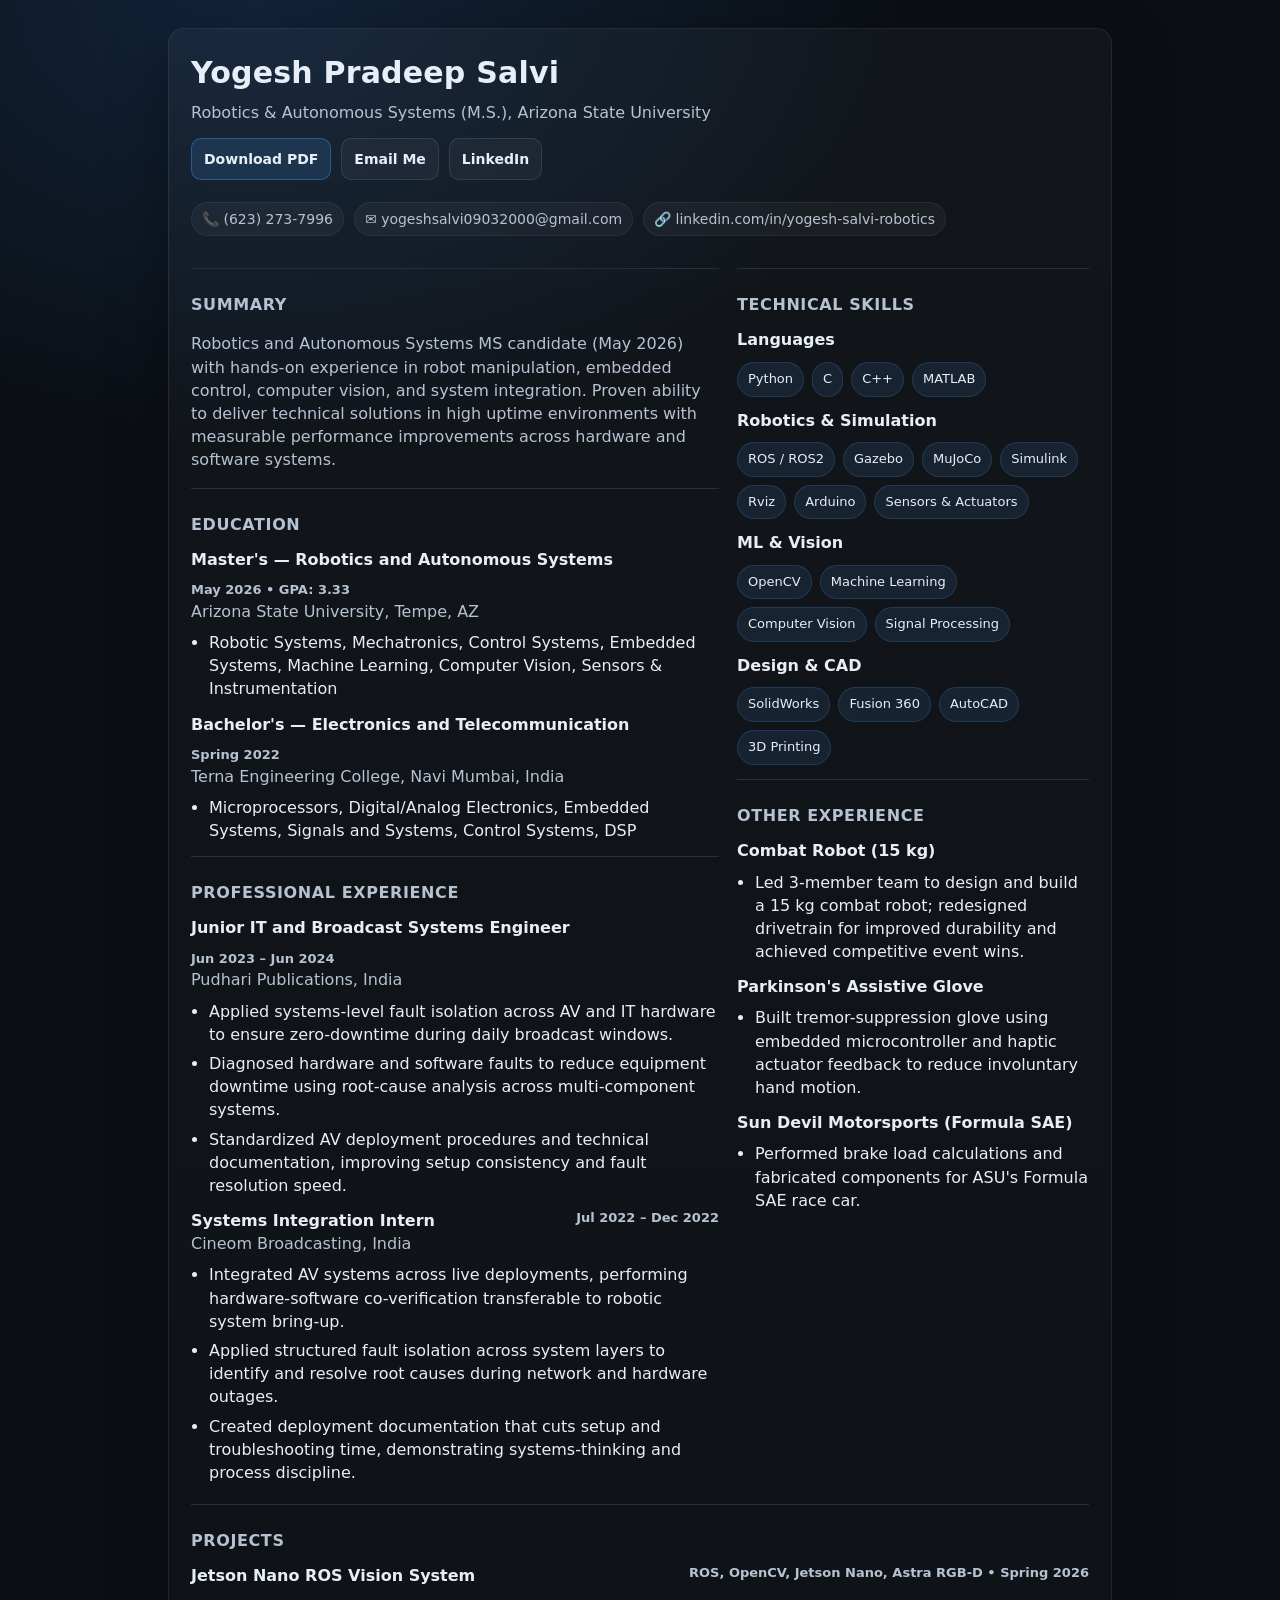
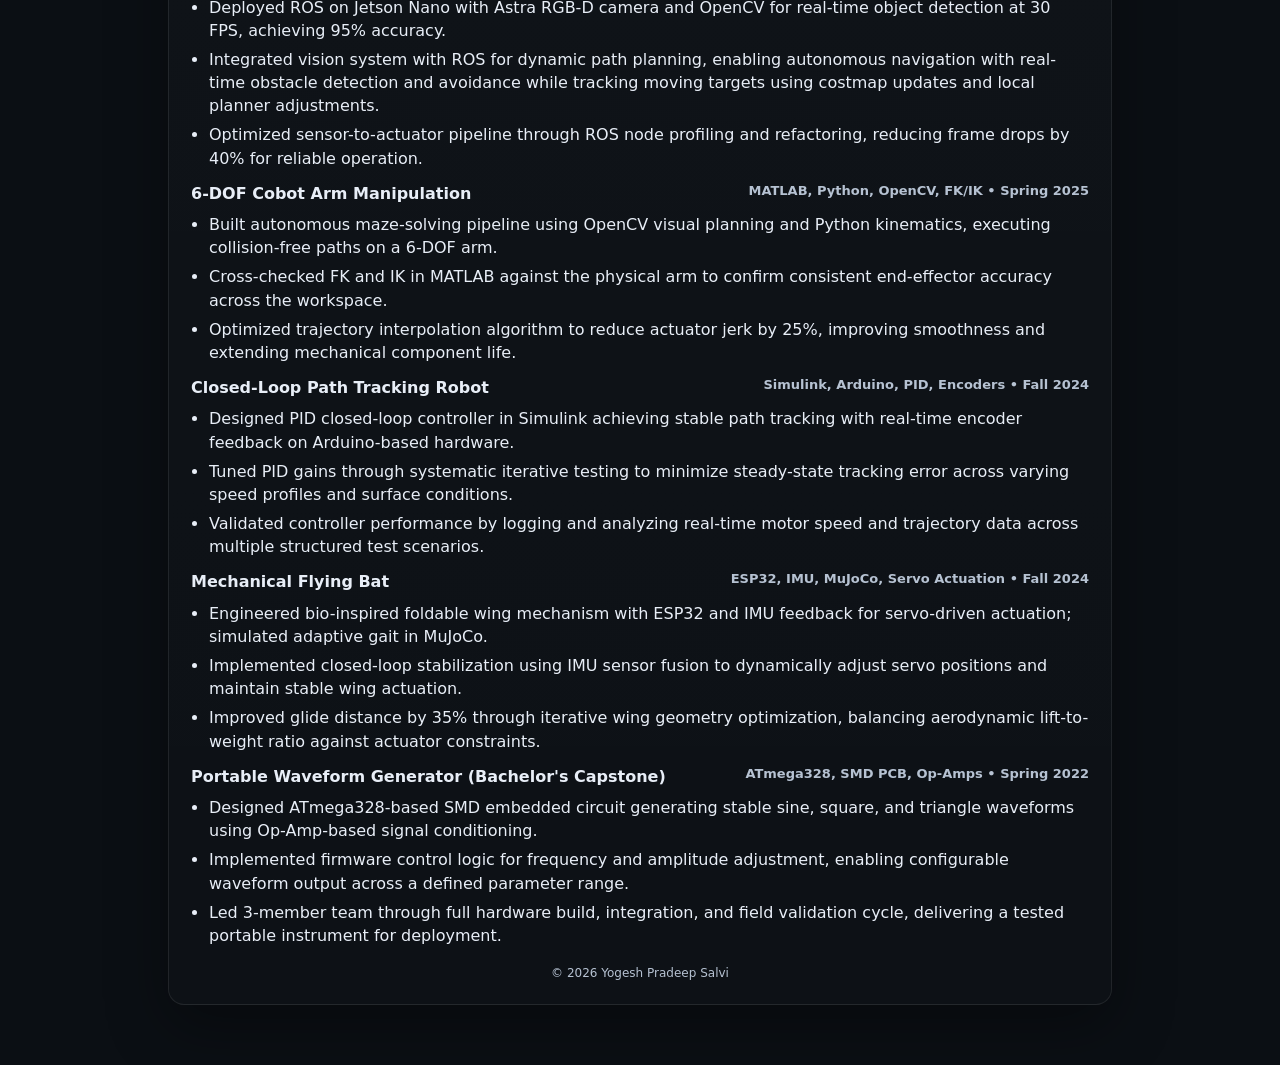
==== commit 807e4f26: "Update resume files" ====
--- a/resume.html
+++ b/resume.html
@@ -1,387 +1,387 @@
 <!DOCTYPE html>
 <html lang="en">
 <head>
-  <meta charset="UTF-8" />
-  <meta name="viewport" content="width=device-width, initial-scale=1.0" />
-  <title>Yogesh Pradeep Salvi | Resume</title>
-  <meta name="description" content="Resume of Yogesh Pradeep Salvi - Robotics and Autonomous Systems (ASU)" />
-  <style>
-    :root{
-      --bg:#0b0f14;
-      --card:#111824;
-      --text:#e8eef7;
-      --muted:#b6c2d2;
-      --accent:#4da3ff;
-      --rule:#223044;
-      --chip:#162235;
-    }
-    *{box-sizing:border-box}
-    body{
-      margin:0;
-      font-family: ui-sans-serif, system-ui, -apple-system, Segoe UI, Roboto, Arial, "Helvetica Neue", Helvetica, sans-serif;
-      background: radial-gradient(1200px 800px at 20% 0%, #12233a 0%, var(--bg) 55%);
-      color:var(--text);
-      line-height:1.45;
-    }
-    a{color:var(--accent); text-decoration:none}
-    a:hover{text-decoration:underline}
-    .wrap{
-      max-width: 980px;
-      margin: 0 auto;
-      padding: 28px 18px 60px;
-    }
-    .card{
-      background: linear-gradient(180deg, rgba(255,255,255,0.03), rgba(255,255,255,0.01));
-      border: 1px solid rgba(255,255,255,0.08);
-      border-radius: 16px;
-      padding: 22px;
-      box-shadow: 0 20px 60px rgba(0,0,0,0.35);
-    }
-    header{
-      display:flex;
-      gap:16px;
-      align-items:flex-start;
-      justify-content:space-between;
-      flex-wrap:wrap;
-    }
-    .name{
-      font-size: 30px;
-      font-weight: 800;
-      letter-spacing: 0.2px;
-      margin: 0 0 6px;
-    }
-    .subtitle{
-      margin:0;
-      color: var(--muted);
-      font-weight: 500;
-    }
-    .contact{
-      display:flex;
-      gap:10px;
-      flex-wrap:wrap;
-      justify-content:flex-end;
-      align-items:center;
-      color: var(--muted);
-      font-size: 14px;
-      margin-top: 6px;
-    }
-    .contact span{
-      background: rgba(255,255,255,0.04);
-      border: 1px solid rgba(255,255,255,0.06);
-      padding: 6px 10px;
-      border-radius: 999px;
-    }
-    .grid{
-      display:grid;
-      grid-template-columns: 1.2fr 0.8fr;
-      gap: 18px;
-      margin-top: 18px;
-    }
-    @media (max-width: 900px){
-      .grid{grid-template-columns: 1fr}
-      .contact{justify-content:flex-start}
-    }
-    h2{
-      font-size: 16px;
-      letter-spacing: 0.6px;
-      text-transform: uppercase;
-      color: var(--muted);
-      margin: 18px 0 10px;
-    }
-    .section{
-      padding-top: 6px;
-      border-top: 1px solid var(--rule);
-      margin-top: 14px;
-    }
-    .item{
-      margin: 12px 0 0;
-    }
-    .item-title{
-      display:flex;
-      justify-content:space-between;
-      gap: 10px;
-      flex-wrap:wrap;
-      font-weight: 700;
-    }
-    .item-meta{
-      color: var(--muted);
-      font-weight: 600;
-      font-size: 13px;
-    }
-    ul{
-      margin: 8px 0 0 18px;
-      padding: 0;
-      color: var(--text);
-    }
-    li{margin: 6px 0}
-    .chips{
-      display:flex;
-      flex-wrap:wrap;
-      gap:8px;
-      margin-top: 10px;
-    }
-    .chip{
-      background: rgba(77,163,255,0.10);
-      border: 1px solid rgba(77,163,255,0.18);
-      color: var(--text);
-      padding: 7px 10px;
-      border-radius: 999px;
-      font-size: 13px;
-      white-space:nowrap;
-    }
-    .muted{color:var(--muted)}
-    .btns{
-      display:flex;
-      flex-wrap:wrap;
-      gap:10px;
-      margin-top: 14px;
-    }
-    .btn{
-      display:inline-block;
-      padding: 10px 12px;
-      border-radius: 10px;
-      border: 1px solid rgba(255,255,255,0.10);
-      background: rgba(255,255,255,0.04);
-      color: var(--text);
-      font-weight: 700;
-      font-size: 14px;
-    }
-    .btn:hover{background: rgba(255,255,255,0.07)}
-    .btn.primary{
-      border-color: rgba(77,163,255,0.35);
-      background: rgba(77,163,255,0.14);
-    }
-    footer{
-      margin-top: 18px;
-      color: var(--muted);
-      font-size: 12px;
-      text-align:center;
-    }
-    @media print{
-      body{background:#fff;color:#000}
-      .card{box-shadow:none;border:1px solid #ddd;background:#fff}
-      a{color:#000;text-decoration:none}
-      .chip{border:1px solid #bbb;background:#f4f4f4;color:#000}
-      .btns{display:none}
-      .contact span{border:1px solid #ddd;background:#fff;color:#000}
-      .section{border-top:1px solid #ddd}
-    }
-  </style>
+<meta charset="UTF-8" />
+<meta name="viewport" content="width=device-width, initial-scale=1.0" />
+<title>Yogesh Pradeep Salvi | Resume</title>
+<meta name="description" content="Resume of Yogesh Pradeep Salvi - Robotics and Autonomous Systems (ASU)" />
+<style>
+:root{
+  --bg:#0b0f14;
+  --card:#111824;
+  --text:#e8eef7;
+  --muted:#b6c2d2;
+  --accent:#4da3ff;
+  --rule:#223044;
+  --chip:#162235;
+}
+*{box-sizing:border-box}
+body{
+  margin:0;
+  font-family: ui-sans-serif, system-ui, -apple-system, Segoe UI, Roboto, Arial, "Helvetica Neue", Helvetica, sans-serif;
+  background: radial-gradient(1200px 800px at 20% 0%, #12233a 0%, var(--bg) 55%);
+  color:var(--text);
+  line-height:1.45;
+}
+a{color:var(--accent); text-decoration:none}
+a:hover{text-decoration:underline}
+.wrap{
+  max-width: 980px;
+  margin: 0 auto;
+  padding: 28px 18px 60px;
+}
+.card{
+  background: linear-gradient(180deg, rgba(255,255,255,0.03), rgba(255,255,255,0.01));
+  border: 1px solid rgba(255,255,255,0.08);
+  border-radius: 16px;
+  padding: 22px;
+  box-shadow: 0 20px 60px rgba(0,0,0,0.35);
+}
+header{
+  display:flex;
+  gap:16px;
+  align-items:flex-start;
+  justify-content:space-between;
+  flex-wrap:wrap;
+}
+.name{
+  font-size: 30px;
+  font-weight: 800;
+  letter-spacing: 0.2px;
+  margin: 0 0 6px;
+}
+.subtitle{
+  margin:0;
+  color: var(--muted);
+  font-weight: 500;
+}
+.contact{
+  display:flex;
+  gap:10px;
+  flex-wrap:wrap;
+  justify-content:flex-end;
+  align-items:center;
+  color: var(--muted);
+  font-size: 14px;
+  margin-top: 6px;
+}
+.contact span{
+  background: rgba(255,255,255,0.04);
+  border: 1px solid rgba(255,255,255,0.06);
+  padding: 6px 10px;
+  border-radius: 999px;
+}
+.grid{
+  display:grid;
+  grid-template-columns: 1.2fr 0.8fr;
+  gap: 18px;
+  margin-top: 18px;
+}
+@media (max-width: 900px){
+  .grid{grid-template-columns: 1fr}
+  .contact{justify-content:flex-start}
+}
+h2{
+  font-size: 16px;
+  letter-spacing: 0.6px;
+  text-transform: uppercase;
+  color: var(--muted);
+  margin: 18px 0 10px;
+}
+.section{
+  padding-top: 6px;
+  border-top: 1px solid var(--rule);
+  margin-top: 14px;
+}
+.item{
+  margin: 12px 0 0;
+}
+.item-title{
+  display:flex;
+  justify-content:space-between;
+  gap: 10px;
+  flex-wrap:wrap;
+  font-weight: 700;
+}
+.item-meta{
+  color: var(--muted);
+  font-weight: 600;
+  font-size: 13px;
+}
+ul{
+  margin: 8px 0 0 18px;
+  padding: 0;
+  color: var(--text);
+}
+li{margin: 6px 0}
+.chips{
+  display:flex;
+  flex-wrap:wrap;
+  gap:8px;
+  margin-top: 10px;
+}
+.chip{
+  background: rgba(77,163,255,0.10);
+  border: 1px solid rgba(77,163,255,0.18);
+  color: var(--text);
+  padding: 7px 10px;
+  border-radius: 999px;
+  font-size: 13px;
+  white-space:nowrap;
+}
+.muted{color:var(--muted)}
+.btns{
+  display:flex;
+  flex-wrap:wrap;
+  gap:10px;
+  margin-top: 14px;
+}
+.btn{
+  display:inline-block;
+  padding: 10px 12px;
+  border-radius: 10px;
+  border: 1px solid rgba(255,255,255,0.10);
+  background: rgba(255,255,255,0.04);
+  color: var(--text);
+  font-weight: 700;
+  font-size: 14px;
+}
+.btn:hover{background: rgba(255,255,255,0.07)}
+.btn.primary{
+  border-color: rgba(77,163,255,0.35);
+  background: rgba(77,163,255,0.14);
+}
+footer{
+  margin-top: 18px;
+  color: var(--muted);
+  font-size: 12px;
+  text-align:center;
+}
+@media print{
+  body{background:#fff;color:#000}
+  .card{box-shadow:none;border:1px solid #ddd;background:#fff}
+  a{color:#000;text-decoration:none}
+  .chip{border:1px solid #bbb;background:#f4f4f4;color:#000}
+  .btns{display:none}
+  .contact span{border:1px solid #ddd;background:#fff;color:#000}
+  .section{border-top:1px solid #ddd}
+}
+</style>
 </head>
 <body>
-  <main class="wrap">
-    <section class="card">
-      <header>
-        <div>
-          <h1 class="name">Yogesh Pradeep Salvi</h1>
-          <p class="subtitle">Robotics & Autonomous Systems (M.S.), Arizona State University</p>
-          <div class="btns">
-            <!-- Put your actual PDF filename in the same folder as this HTML -->
-            <a class="btn primary" href="./YOGESH_SALVI_RESUME.pdf" target="_blank" rel="noopener">Download PDF</a>
-            <a class="btn" href="mailto:yogeshsalvi09032000@gmail.com">Email Me</a>
-            <a class="btn" href="https://www.linkedin.com/in/yogesh-salvi-robotics" target="_blank" rel="noopener">LinkedIn</a>
-          </div>
-        </div>
-        <div class="contact">
-          <span>📞 (623) 273-7996</span>
-          <span>✉️ yogeshsalvi09032000@gmail.com</span>
-          <span>🔗 linkedin.com/in/yogesh-salvi-robotics</span>
-        </div>
-      </header>
-
-      <div class="grid">
-        <!-- LEFT COLUMN -->
-        <div>
-          <section class="section">
-            <h2>Objective</h2>
-            <p class="muted">
-              To leverage a strong foundation in engineering principles and robotics to contribute effectively to organizational goals,
-              while continuously developing expertise in emerging technologies for professional growth.
-            </p>
-          </section>
-
-          <section class="section">
-            <h2>Education</h2>
-
-            <div class="item">
-              <div class="item-title">
-                <div>Master’s — Robotics and Autonomous Systems</div>
-                <div class="item-meta">Spring 2026 • GPA: 3.20</div>
-              </div>
-              <div class="muted">Arizona State University, Tempe</div>
-            </div>
-
-            <div class="item">
-              <div class="item-title">
-                <div>Bachelor’s — Electronics and Telecommunication</div>
-                <div class="item-meta">2022 • CGPI: 7.41</div>
-              </div>
-              <div class="muted">TERNA Engineering College, Navi Mumbai</div>
-            </div>
-          </section>
-
-          <section class="section">
-            <h2>Professional Experience</h2>
-
-            <div class="item">
-              <div class="item-title">
-                <div>Intern — Systems Integration Department</div>
-                <div class="item-meta">Jul 2022 – Dec 2022</div>
-              </div>
-              <div class="muted">Cineom Broadcasting</div>
-              <ul>
-                <li>Systems integration & deployment, broadcast IT infrastructure support.</li>
-              </ul>
-            </div>
-
-            <div class="item">
-              <div class="item-title">
-                <div>Junior IT Engineer — Digital Division</div>
-                <div class="item-meta">Jun 2023 – Jun 2024</div>
-              </div>
-              <div class="muted">Pudhari Publications Pvt. Ltd.</div>
-              <ul>
-                <li>Network configuration & troubleshooting; hardware and peripheral integration.</li>
-                <li>Software installation, system maintenance, and AV systems support.</li>
-                <li>Server/workstation setup, technical documentation and reporting.</li>
-              </ul>
-            </div>
-          </section>
-        </div>
-
-        <!-- RIGHT COLUMN -->
-        <aside>
-          <section class="section">
-            <h2>Technical Skills</h2>
-
-            <div class="item">
-              <div class="item-title"><div>Programming</div></div>
-              <div class="chips">
-                <span class="chip">C</span><span class="chip">C++</span><span class="chip">Python</span><span class="chip">Java</span>
-              </div>
-            </div>
-
-            <div class="item">
-              <div class="item-title"><div>Hardware</div></div>
-              <div class="chips">
-                <span class="chip">Arduino</span><span class="chip">ESP32</span><span class="chip">Raspberry Pi</span>
-              </div>
-            </div>
-
-            <div class="item">
-              <div class="item-title"><div>Tools</div></div>
-              <div class="chips">
-                <span class="chip">MATLAB</span><span class="chip">Simulink</span><span class="chip">Fusion 360</span>
-                <span class="chip">AutoCAD</span><span class="chip">SolidWorks</span><span class="chip">Microsoft Office</span>
-              </div>
-            </div>
-
-            <div class="item">
-              <div class="item-title"><div>Robotics</div></div>
-              <div class="chips">
-                <span class="chip">OpenCV</span><span class="chip">Motion Planning</span>
-                <span class="chip">Forward Kinematics</span><span class="chip">Inverse Kinematics</span>
-                <span class="chip">Digital Twin</span><span class="chip">Mujoco</span>
-              </div>
-            </div>
-
-            <div class="item">
-              <div class="item-title"><div>IT / Systems</div></div>
-              <div class="chips">
-                <span class="chip">System Integration</span><span class="chip">Network Troubleshooting</span>
-                <span class="chip">AV Support</span><span class="chip">Server Setup</span>
-                <span class="chip">Technical Reporting</span>
-              </div>
-            </div>
-          </section>
-        </aside>
-      </div>
-
-	            <section class="section">
-            <h2>Academic Projects</h2>
-
-            <div class="item">
-              <div class="item-title">
-                <div>6-DOF Cobot Arm Manipulation</div>
-                <div class="item-meta">MATLAB, Python, OpenCV, FK/IK</div>
-              </div>
-              <ul>
-                <li>Developed a digital twin and manipulated a 6-DOF robotic arm to autonomously solve a 6×6 grid maze.</li>
-                <li>Solved the maze using OpenCV-based vision and Dijkstra’s algorithm in Python, then executed joint/task-space motion using forward and inverse kinematics.</li>
-                <li>Collected real-time joint angle and end-effector trajectory data during execution.</li>
-                <li>Analyzed path-tracking accuracy by comparing commanded trajectories against measured motion.</li>
-              </ul>
-            </div>
-
-            <div class="item">
-              <div class="item-title">
-                <div>Line Follower Robot</div>
-                <div class="item-meta">Simulink, Arduino, PWM, IR Sensors</div>
-              </div>
-              <ul>
-                <li>Built and deployed a real-time Simulink model on an Arduino microcontroller.</li>
-                <li>Implemented threshold-based control logic using reflective line sensors for path detection.</li>
-                <li>Controlled motor speed via PWM and fixed direction pins for differential drive motion.</li>
-                <li>Acquired and filtered real-time motor speed data using an encoder for performance evaluation.</li>
-              </ul>
-            </div>
-
-            <div class="item">
-              <div class="item-title">
-                <div>Mechanical Flying Bat</div>
-                <div class="item-meta">Mechanical Design, Embedded Systems</div>
-              </div>
-              <ul>
-                <li>Designed a folding, bio-inspired flying mechanism based on bat and insect gait principles.</li>
-                <li>Integrated electronic actuation to drive wing motion and structural folding.</li>
-                <li>Modified gait patterns dynamically based on sensor feedback for extended flight travel.</li>
-                <li>Combined mechanical design and control logic to achieve adaptive locomotion behaviour.</li>
-              </ul>
-            </div>
-
-            <div class="item">
-              <div class="item-title">
-                <div>Portable Waveform Generator</div>
-                <div class="item-meta">ATmega328, SMD PCB, Op-Amps</div>
-              </div>
-              <ul>
-                <li>Led a three-member team to design and build a portable waveform generation system.</li>
-                <li>Developed an SMD-based embedded circuit using an ATmega328 microcontroller.</li>
-                <li>Generated multiple waveform outputs using op-amp signal conditioning stages.</li>
-                <li>Optimized the system for deployment in remote and resource-constrained environments.</li>
-              </ul>
-            </div>
-
-            <div class="item">
-              <div class="item-title">
-                <div>Quarantine Patients Management System</div>
-                <div class="item-meta">Java, OOP, Data Structures</div>
-              </div>
-              <ul>
-                <li>Developed a Java-based application to manage quarantine and healthcare availability data.</li>
-                <li>Organized patient and doctor records into structured tables using OOP principles.</li>
-                <li>Implemented logic to identify quarantined patients and available doctors by location.</li>
-                <li>Provided quick access to doctor contact information for efficient healthcare coordination.</li>
-              </ul>
-            </div>
-          </section>
-
-          <section class="section">
-            <h2>Other Projects</h2>
-            <ul>
-              <li>Built a 15kg combat robot designed and manufactured for remote operation and competitive damage capability.</li>
-              <li>Prototyped a Parkinson’s assistive glove providing controlled haptic stabilization feedback using embedded electronics and microcontroller-based signal processing.</li>
-            </ul>
-          </section>
-
-      <footer>
-        © <span id="year"></span> Yogesh Pradeep Salvi
-      </footer>
-    </section>
-  </main>
-
-  <script>
-    document.getElementById("year").textContent = new Date().getFullYear();
-  </script>
+<main class="wrap">
+<section class="card">
+  <header>
+    <div>
+      <h1 class="name">Yogesh Pradeep Salvi</h1>
+      <p class="subtitle">Robotics &amp; Autonomous Systems (M.S.), Arizona State University</p>
+      <div class="btns">
+        <a class="btn primary" href="./YOGESH_SALVI_RESUME.pdf" target="_blank" rel="noopener">Download PDF</a>
+        <a class="btn" href="mailto:yogeshsalvi09032000@gmail.com">Email Me</a>
+        <a class="btn" href="https://www.linkedin.com/in/yogesh-salvi-robotics" target="_blank" rel="noopener">LinkedIn</a>
+      </div>
+    </div>
+    <div class="contact">
+      <span>📞 (623) 273-7996</span>
+      <span>✉️ yogeshsalvi09032000@gmail.com</span>
+      <span>🔗 linkedin.com/in/yogesh-salvi-robotics</span>
+    </div>
+  </header>
+
+  <div class="grid">
+    <!-- LEFT COLUMN -->
+    <div>
+      <section class="section">
+        <h2>Summary</h2>
+        <p class="muted">
+          Robotics and Autonomous Systems MS candidate (May 2026) with hands-on experience in robot manipulation,
+          embedded control, computer vision, and system integration. Proven ability to deliver technical solutions
+          in high uptime environments with measurable performance improvements across hardware and software systems.
+        </p>
+      </section>
+
+      <section class="section">
+        <h2>Education</h2>
+        <div class="item">
+          <div class="item-title">
+            <div>Master's — Robotics and Autonomous Systems</div>
+            <div class="item-meta">May 2026 &bull; GPA: 3.33</div>
+          </div>
+          <div class="muted">Arizona State University, Tempe, AZ</div>
+          <ul>
+            <li>Robotic Systems, Mechatronics, Control Systems, Embedded Systems, Machine Learning, Computer Vision, Sensors &amp; Instrumentation</li>
+          </ul>
+        </div>
+        <div class="item">
+          <div class="item-title">
+            <div>Bachelor's — Electronics and Telecommunication</div>
+            <div class="item-meta">Spring 2022</div>
+          </div>
+          <div class="muted">Terna Engineering College, Navi Mumbai, India</div>
+          <ul>
+            <li>Microprocessors, Digital/Analog Electronics, Embedded Systems, Signals and Systems, Control Systems, DSP</li>
+          </ul>
+        </div>
+      </section>
+
+      <section class="section">
+        <h2>Professional Experience</h2>
+        <div class="item">
+          <div class="item-title">
+            <div>Junior IT and Broadcast Systems Engineer</div>
+            <div class="item-meta">Jun 2023 – Jun 2024</div>
+          </div>
+          <div class="muted">Pudhari Publications, India</div>
+          <ul>
+            <li>Applied systems-level fault isolation across AV and IT hardware to ensure zero-downtime during daily broadcast windows.</li>
+            <li>Diagnosed hardware and software faults to reduce equipment downtime using root-cause analysis across multi-component systems.</li>
+            <li>Standardized AV deployment procedures and technical documentation, improving setup consistency and fault resolution speed.</li>
+          </ul>
+        </div>
+        <div class="item">
+          <div class="item-title">
+            <div>Systems Integration Intern</div>
+            <div class="item-meta">Jul 2022 – Dec 2022</div>
+          </div>
+          <div class="muted">Cineom Broadcasting, India</div>
+          <ul>
+            <li>Integrated AV systems across live deployments, performing hardware-software co-verification transferable to robotic system bring-up.</li>
+            <li>Applied structured fault isolation across system layers to identify and resolve root causes during network and hardware outages.</li>
+            <li>Created deployment documentation that cuts setup and troubleshooting time, demonstrating systems-thinking and process discipline.</li>
+          </ul>
+        </div>
+      </section>
+    </div>
+
+    <!-- RIGHT COLUMN -->
+    <aside>
+      <section class="section">
+        <h2>Technical Skills</h2>
+        <div class="item">
+          <div class="item-title"><div>Languages</div></div>
+          <div class="chips">
+            <span class="chip">Python</span><span class="chip">C</span><span class="chip">C++</span><span class="chip">MATLAB</span>
+          </div>
+        </div>
+        <div class="item">
+          <div class="item-title"><div>Robotics &amp; Simulation</div></div>
+          <div class="chips">
+            <span class="chip">ROS / ROS2</span><span class="chip">Gazebo</span><span class="chip">MuJoCo</span>
+            <span class="chip">Simulink</span><span class="chip">Rviz</span><span class="chip">Arduino</span>
+            <span class="chip">Sensors &amp; Actuators</span>
+          </div>
+        </div>
+        <div class="item">
+          <div class="item-title"><div>ML &amp; Vision</div></div>
+          <div class="chips">
+            <span class="chip">OpenCV</span><span class="chip">Machine Learning</span>
+            <span class="chip">Computer Vision</span><span class="chip">Signal Processing</span>
+          </div>
+        </div>
+        <div class="item">
+          <div class="item-title"><div>Design &amp; CAD</div></div>
+          <div class="chips">
+            <span class="chip">SolidWorks</span><span class="chip">Fusion 360</span>
+            <span class="chip">AutoCAD</span><span class="chip">3D Printing</span>
+          </div>
+        </div>
+      </section>
+
+      <section class="section">
+        <h2>Other Experience</h2>
+        <div class="item">
+          <div class="item-title"><div>Combat Robot (15 kg)</div></div>
+          <ul>
+            <li>Led 3-member team to design and build a 15 kg combat robot; redesigned drivetrain for improved durability and achieved competitive event wins.</li>
+          </ul>
+        </div>
+        <div class="item">
+          <div class="item-title"><div>Parkinson's Assistive Glove</div></div>
+          <ul>
+            <li>Built tremor-suppression glove using embedded microcontroller and haptic actuator feedback to reduce involuntary hand motion.</li>
+          </ul>
+        </div>
+        <div class="item">
+          <div class="item-title"><div>Sun Devil Motorsports (Formula SAE)</div></div>
+          <ul>
+            <li>Performed brake load calculations and fabricated components for ASU's Formula SAE race car.</li>
+          </ul>
+        </div>
+      </section>
+    </aside>
+  </div>
+
+  <section class="section">
+    <h2>Projects</h2>
+
+    <div class="item">
+      <div class="item-title">
+        <div>Jetson Nano ROS Vision System</div>
+        <div class="item-meta">ROS, OpenCV, Jetson Nano, Astra RGB-D &bull; Spring 2026</div>
+      </div>
+      <ul>
+        <li>Deployed ROS on Jetson Nano with Astra RGB-D camera and OpenCV for real-time object detection at 30 FPS, achieving 95% accuracy.</li>
+        <li>Integrated vision system with ROS for dynamic path planning, enabling autonomous navigation with real-time obstacle detection and avoidance while tracking moving targets using costmap updates and local planner adjustments.</li>
+        <li>Optimized sensor-to-actuator pipeline through ROS node profiling and refactoring, reducing frame drops by 40% for reliable operation.</li>
+      </ul>
+    </div>
+
+    <div class="item">
+      <div class="item-title">
+        <div>6-DOF Cobot Arm Manipulation</div>
+        <div class="item-meta">MATLAB, Python, OpenCV, FK/IK &bull; Spring 2025</div>
+      </div>
+      <ul>
+        <li>Built autonomous maze-solving pipeline using OpenCV visual planning and Python kinematics, executing collision-free paths on a 6-DOF arm.</li>
+        <li>Cross-checked FK and IK in MATLAB against the physical arm to confirm consistent end-effector accuracy across the workspace.</li>
+        <li>Optimized trajectory interpolation algorithm to reduce actuator jerk by 25%, improving smoothness and extending mechanical component life.</li>
+      </ul>
+    </div>
+
+    <div class="item">
+      <div class="item-title">
+        <div>Closed-Loop Path Tracking Robot</div>
+        <div class="item-meta">Simulink, Arduino, PID, Encoders &bull; Fall 2024</div>
+      </div>
+      <ul>
+        <li>Designed PID closed-loop controller in Simulink achieving stable path tracking with real-time encoder feedback on Arduino-based hardware.</li>
+        <li>Tuned PID gains through systematic iterative testing to minimize steady-state tracking error across varying speed profiles and surface conditions.</li>
+        <li>Validated controller performance by logging and analyzing real-time motor speed and trajectory data across multiple structured test scenarios.</li>
+      </ul>
+    </div>
+
+    <div class="item">
+      <div class="item-title">
+        <div>Mechanical Flying Bat</div>
+        <div class="item-meta">ESP32, IMU, MuJoCo, Servo Actuation &bull; Fall 2024</div>
+      </div>
+      <ul>
+        <li>Engineered bio-inspired foldable wing mechanism with ESP32 and IMU feedback for servo-driven actuation; simulated adaptive gait in MuJoCo.</li>
+        <li>Implemented closed-loop stabilization using IMU sensor fusion to dynamically adjust servo positions and maintain stable wing actuation.</li>
+        <li>Improved glide distance by 35% through iterative wing geometry optimization, balancing aerodynamic lift-to-weight ratio against actuator constraints.</li>
+      </ul>
+    </div>
+
+    <div class="item">
+      <div class="item-title">
+        <div>Portable Waveform Generator (Bachelor's Capstone)</div>
+        <div class="item-meta">ATmega328, SMD PCB, Op-Amps &bull; Spring 2022</div>
+      </div>
+      <ul>
+        <li>Designed ATmega328-based SMD embedded circuit generating stable sine, square, and triangle waveforms using Op-Amp-based signal conditioning.</li>
+        <li>Implemented firmware control logic for frequency and amplitude adjustment, enabling configurable waveform output across a defined parameter range.</li>
+        <li>Led 3-member team through full hardware build, integration, and field validation cycle, delivering a tested portable instrument for deployment.</li>
+      </ul>
+    </div>
+  </section>
+
+  <footer>
+    &copy; <span id="year"></span> Yogesh Pradeep Salvi
+  </footer>
+</section>
+</main>
+<script>
+  document.getElementById("year").textContent = new Date().getFullYear();
+</script>
 </body>
 </html>
